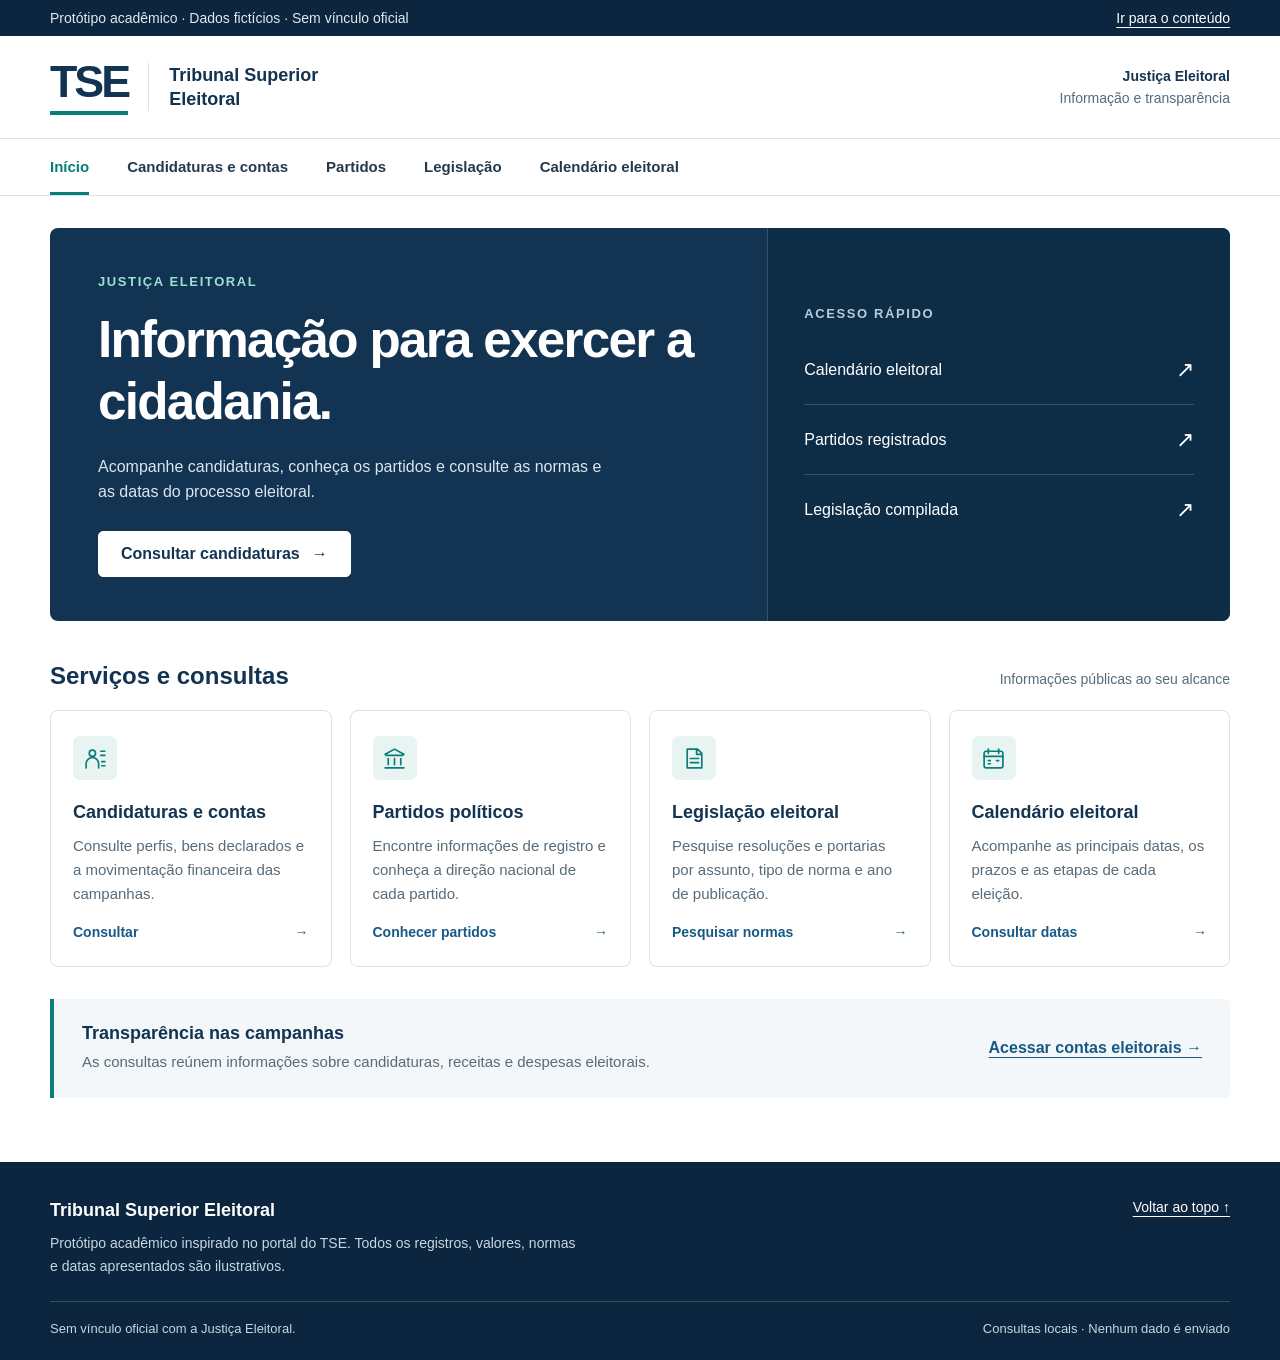
==== index.html @ 820faa35 "Criação do site baseado no TSE para atividade do IFSPCJO" ====
<!doctype html>
<html lang="pt-BR">
<head>
  <meta charset="utf-8">
  <meta name="viewport" content="width=device-width, initial-scale=1">
  <meta name="description" content="Protótipo acadêmico inspirado no portal do TSE. Consultas eleitorais com dados fictícios.">
  <title>Início | TSE — Protótipo acadêmico</title>
  <link rel="stylesheet" href="assets/estilos.css">
  <script src="assets/comum.js" defer></script>
</head>
<body data-page="inicio">
  <div id="site-header"></div>
  <main id="conteudo" class="container" tabindex="-1">
    <section class="hero" aria-labelledby="titulo-inicio">
      <div class="hero-copy">
        <p class="eyebrow">Justiça Eleitoral</p>
        <h1 id="titulo-inicio">Informação para exercer a cidadania.</h1>
        <p>Acompanhe candidaturas, conheça os partidos e consulte as normas e as datas do processo eleitoral.</p>
        <a class="button button-light" href="candidaturas.html">Consultar candidaturas <span aria-hidden="true">→</span></a>
      </div>
      <div class="hero-aside">
        <p class="eyebrow">Acesso rápido</p>
        <a href="calendario.html">Calendário eleitoral <span aria-hidden="true">↗</span></a>
        <a href="partidos.html">Partidos registrados <span aria-hidden="true">↗</span></a>
        <a href="legislacao.html">Legislação compilada <span aria-hidden="true">↗</span></a>
      </div>
    </section>
    <section aria-labelledby="consultas-heading">
      <div class="section-heading"><h2 id="consultas-heading">Serviços e consultas</h2><p>Informações públicas ao seu alcance</p></div>
      <div class="service-grid">
        <a class="service-card" href="candidaturas.html">
          <span class="card-icon" aria-hidden="true"><svg viewBox="0 0 24 24"><circle cx="9" cy="7" r="3"/><path d="M3 21v-4a6 6 0 0 1 12 0v4M17 5h4M17 9h4M18 15h3M18 19h3"/></svg></span>
          <h3>Candidaturas e contas</h3><p>Consulte perfis, bens declarados e a movimentação financeira das campanhas.</p><span class="card-action">Consultar <span aria-hidden="true">→</span></span>
        </a>
        <a class="service-card" href="partidos.html">
          <span class="card-icon" aria-hidden="true"><svg viewBox="0 0 24 24"><path d="m3 8 9-5 9 5M4 9h16M6 12v6M12 12v6M18 12v6M3 21h18"/></svg></span>
          <h3>Partidos políticos</h3><p>Encontre informações de registro e conheça a direção nacional de cada partido.</p><span class="card-action">Conhecer partidos <span aria-hidden="true">→</span></span>
        </a>
        <a class="service-card" href="legislacao.html">
          <span class="card-icon" aria-hidden="true"><svg viewBox="0 0 24 24"><path d="M5 3h10l4 4v14H5zM14 3v5h5M8 12h8M8 16h8"/></svg></span>
          <h3>Legislação eleitoral</h3><p>Pesquise resoluções e portarias por assunto, tipo de norma e ano de publicação.</p><span class="card-action">Pesquisar normas <span aria-hidden="true">→</span></span>
        </a>
        <a class="service-card" href="calendario.html">
          <span class="card-icon" aria-hidden="true"><svg viewBox="0 0 24 24"><rect x="3" y="5" width="18" height="16" rx="2"/><path d="M7 3v4M17 3v4M3 10h18M7 14h2M15 14h2M7 17h2"/></svg></span>
          <h3>Calendário eleitoral</h3><p>Acompanhe as principais datas, os prazos e as etapas de cada eleição.</p><span class="card-action">Consultar datas <span aria-hidden="true">→</span></span>
        </a>
      </div>
    </section>
    <aside class="info-band"><div><h2>Transparência nas campanhas</h2><p>As consultas reúnem informações sobre candidaturas, receitas e despesas eleitorais.</p></div><a href="candidaturas.html">Acessar contas eleitorais <span aria-hidden="true">→</span></a></aside>
    <noscript><p class="notice">Ative o JavaScript para usar as consultas. <a href="candidaturas.html">Candidaturas</a> · <a href="partidos.html">Partidos</a> · <a href="legislacao.html">Legislação</a> · <a href="calendario.html">Calendário</a>. Este é um protótipo acadêmico com dados fictícios.</p></noscript>
  </main>
  <div id="site-footer"></div>
</body>
</html>
---- assets/estilos.css ----
@charset "UTF-8";
:root {
  --navy: #123452;
  --deep: #0b263e;
  --blue: #175a85;
  --teal: #087d79;
  --ink: #24394a;
  --muted: #586b79;
  --line: #d9e2e8;
  --paper: #f4f7f9;
  --white: #fff;
  --gold: #f0c45c;
  --radius: 8px;
}
* {
  box-sizing: border-box;
}
body {
  margin: 0;
  color: var(--ink);
  background: var(--white);
  font:
    1rem/1.6 "Segoe UI",
    Arial,
    sans-serif;
}
a {
  color: var(--blue);
  text-underline-offset: 4px;
}
button,
input,
select {
  font: inherit;
}
button,
a,
input,
select {
  -webkit-tap-highlight-color: transparent;
}
button {
  cursor: pointer;
}
button:disabled {
  cursor: default;
}
:focus-visible {
  outline: 3px solid #b45d00;
  outline-offset: 4px;
}
[hidden] {
  display: none !important;
}
h1,
h2,
h3,
p {
  margin-top: 0;
}
h1,
h2,
h3 {
  color: var(--navy);
  line-height: 1.22;
}
h1 {
  font-size: clamp(2rem, 4vw, 2.75rem);
  font-weight: 650;
  letter-spacing: -1.2px;
  margin-bottom: 14px;
}
h2 {
  font-size: 1.5rem;
  font-weight: 650;
}
h3 {
  font-size: 1.125rem;
}
.container {
  width: min(1180px, calc(100% - 64px));
  margin-inline: auto;
}
.skip-link {
  position: absolute;
  left: 20px;
  top: -100px;
  z-index: 10;
  background: white;
  padding: 12px 20px;
}
.skip-link:focus {
  top: 12px;
}
.utility {
  background: var(--deep);
  color: #e0e9ef;
  font-size: 0.875rem;
}
.utility .container {
  min-height: 36px;
  display: flex;
  align-items: center;
  justify-content: space-between;
  gap: 16px;
}
.utility a {
  color: white;
}
.brand-row {
  min-height: 102px;
  display: flex;
  align-items: center;
  justify-content: space-between;
  gap: 24px;
}
.brand {
  display: flex;
  align-items: center;
  gap: 20px;
  color: var(--navy);
  text-decoration: none;
}
.brand-mark {
  font-size: 2.8rem;
  font-weight: 800;
  letter-spacing: -3px;
  line-height: 1;
  border-bottom: 4px solid var(--teal);
  padding-bottom: 7px;
}
.brand-name {
  border-left: 1px solid var(--line);
  padding-left: 20px;
  font-size: 1.125rem;
  font-weight: 600;
  line-height: 1.35;
}
.brand-note {
  color: var(--muted);
  font-size: 0.875rem;
  text-align: right;
}
.brand-note strong {
  display: block;
  color: var(--navy);
  font-weight: 600;
}
.site-nav {
  border-top: 1px solid var(--line);
  border-bottom: 1px solid var(--line);
}
.nav-links {
  display: flex;
  gap: 38px;
}
.nav-links a {
  display: block;
  text-decoration: none;
  color: var(--ink);
  padding: 16px 0 13px;
  border-bottom: 3px solid transparent;
  font-size: 0.9375rem;
  font-weight: 600;
}
.nav-links a:hover,
.nav-links a[aria-current] {
  color: var(--teal);
  border-bottom-color: var(--teal);
}
.menu-toggle {
  display: none;
}
.breadcrumb {
  display: flex;
  flex-wrap: wrap;
  gap: 10px;
  padding-block: 24px;
  font-size: 0.875rem;
  color: var(--muted);
}
.breadcrumb a {
  text-decoration: none;
}
.breadcrumb span[aria-hidden] {
  color: #7a8d9c;
}
.page-heading {
  margin: 6px 0 30px;
  max-width: 850px;
}
.eyebrow {
  font-size: 0.8125rem;
  letter-spacing: 1.6px;
  font-weight: 700;
  text-transform: uppercase;
  color: var(--teal);
  margin-bottom: 10px;
}
.page-heading p:last-child {
  color: var(--muted);
  margin-bottom: 0;
}
main {
  min-height: 55vh;
  padding-bottom: 64px;
}
.hero {
  margin-top: 32px;
  background: var(--navy);
  color: white;
  display: grid;
  grid-template-columns: 1.55fr 1fr;
  border-radius: var(--radius);
  overflow: hidden;
}
.hero-copy {
  padding: 44px 48px;
}
.hero .eyebrow {
  color: #9be0d2;
}
.hero h1 {
  color: white;
  font-size: clamp(2.25rem, 4vw, 3.25rem);
  max-width: 620px;
  margin: 16px 0 20px;
  letter-spacing: -1.7px;
}
.hero-copy > p:not(.eyebrow) {
  color: #dbe6ee;
  max-width: 520px;
  margin-bottom: 26px;
}
.hero-aside {
  background: #0d2d47;
  padding: 36px;
  border-left: 1px solid #355269;
  display: flex;
  flex-direction: column;
  justify-content: center;
}
.hero-aside .eyebrow {
  color: #b6ccdc;
}
.hero-aside a {
  color: white;
  text-decoration: none;
  padding: 17px 0;
  border-bottom: 1px solid #355269;
  display: flex;
  align-items: center;
  justify-content: space-between;
  gap: 16px;
}
.hero-aside a:last-child {
  border: 0;
}
.hero-aside a:hover {
  color: #9be0d2;
}
.hero-aside a span {
  font-size: 1.375rem;
}
.button {
  display: inline-flex;
  align-items: center;
  justify-content: center;
  gap: 12px;
  padding: 11px 22px;
  border-radius: 5px;
  background: var(--blue);
  border: 1px solid var(--blue);
  color: white;
  text-decoration: none;
  font-weight: 600;
  min-height: 46px;
  line-height: 1.35;
}
.button:hover {
  background: var(--navy);
  border-color: var(--navy);
}
.button-light {
  background: white;
  color: var(--navy);
  border-color: white;
}
.button-light:hover {
  background: #e1eef4;
  color: var(--navy);
  border-color: #e1eef4;
}
.button-secondary {
  background: white;
  border-color: #a2b4c2;
  color: var(--ink);
}
.button-secondary:hover {
  background: var(--paper);
  color: var(--navy);
  border-color: var(--blue);
}
.section-heading {
  display: flex;
  align-items: baseline;
  justify-content: space-between;
  gap: 20px;
  margin: 40px 0 20px;
}
.section-heading h2 {
  margin: 0;
}
.section-heading p {
  margin: 0;
  color: var(--muted);
  font-size: 0.875rem;
}
.service-grid {
  display: grid;
  grid-template-columns: repeat(4, 1fr);
  gap: 18px;
}
.service-card {
  padding: 25px 22px 22px;
  border: 1px solid var(--line);
  border-radius: var(--radius);
  text-decoration: none;
  color: var(--ink);
  display: flex;
  flex-direction: column;
  transition:
    border-color 0.15s,
    background 0.15s;
}
.service-card:hover {
  background: var(--paper);
  border-color: var(--teal);
}
.service-card .card-icon {
  display: grid;
  place-items: center;
  width: 44px;
  height: 44px;
  background: #e8f4f1;
  color: var(--teal);
  border-radius: 7px;
  margin-bottom: 22px;
}
.card-icon svg {
  width: 25px;
  height: 25px;
  fill: none;
  stroke: currentColor;
  stroke-width: 1.6;
  stroke-linecap: round;
  stroke-linejoin: round;
}
.service-card h3 {
  margin-bottom: 10px;
}
.service-card p {
  color: var(--muted);
  font-size: 0.9375rem;
  flex: 1;
}
.card-action {
  color: var(--blue);
  font-size: 0.875rem;
  font-weight: 650;
  display: flex;
  justify-content: space-between;
  align-items: center;
}
.info-band {
  background: var(--paper);
  border-left: 4px solid var(--teal);
  border-radius: 0 6px 6px 0;
  padding: 24px 28px;
  margin-top: 32px;
  display: flex;
  align-items: center;
  justify-content: space-between;
  gap: 30px;
}
.info-band h2 {
  font-size: 1.125rem;
  margin-bottom: 5px;
}
.info-band p {
  margin: 0;
  color: var(--muted);
  font-size: 0.9375rem;
}
.info-band a {
  white-space: nowrap;
  font-weight: 600;
}
.filter-panel {
  background: var(--paper);
  border: 1px solid var(--line);
  border-radius: var(--radius);
  padding: 26px 28px;
  margin-bottom: 28px;
}
.filter-panel h2 {
  font-size: 1.125rem;
  margin-bottom: 20px;
}
.fields {
  display: grid;
  grid-template-columns: repeat(4, minmax(0, 1fr));
  gap: 18px;
  align-items: end;
}
.fields.two {
  grid-template-columns: repeat(2, minmax(0, 1fr));
}
.fields.legislation {
  grid-template-columns: 2fr 1fr 1fr;
}
.field {
  display: flex;
  flex-direction: column;
  gap: 7px;
}
label {
  font-size: 0.875rem;
  font-weight: 600;
  color: var(--ink);
}
input,
select {
  background: white;
  color: var(--ink);
  border: 1px solid #a6b7c3;
  border-radius: 4px;
  width: 100%;
  min-height: 46px;
  padding: 9px 12px;
}
input::placeholder {
  color: #697c8b;
}
.form-actions {
  display: flex;
  flex-wrap: wrap;
  align-items: center;
  gap: 12px;
  margin-top: 22px;
}
.form-help {
  font-size: 0.875rem;
  color: var(--muted);
  margin: 0 0 0 auto;
}
.results-bar {
  display: flex;
  align-items: center;
  justify-content: space-between;
  gap: 20px;
  margin: 0 0 16px;
}
.results-bar h2 {
  font-size: 1.125rem;
  margin: 0;
}
.results-bar p {
  margin: 0;
  color: var(--muted);
  font-size: 0.875rem;
}
.sort-field {
  display: flex;
  align-items: center;
  gap: 12px;
}
.sort-field label {
  white-space: nowrap;
}
.sort-field select {
  width: auto;
}
.table-wrap {
  overflow-x: auto;
  border: 1px solid var(--line);
  border-radius: var(--radius);
}
table {
  border-collapse: collapse;
  width: 100%;
  text-align: left;
  font-size: 0.9375rem;
}
caption {
  text-align: left;
  font-weight: 600;
  padding: 16px 20px;
  color: var(--navy);
  background: var(--paper);
}
th {
  color: var(--muted);
  font-weight: 600;
  background: var(--paper);
  font-size: 0.8125rem;
  letter-spacing: 0.25px;
}
td,
th {
  padding: 17px 20px;
  border-bottom: 1px solid var(--line);
  vertical-align: middle;
}
tbody tr:last-child td {
  border-bottom: 0;
}
tbody tr:hover {
  background: #f8fafb;
}
td a {
  font-weight: 600;
}
.subtext {
  display: block;
  font-size: 0.8125rem;
  color: var(--muted);
  margin-top: 3px;
  font-weight: 400;
}
.money {
  text-align: right;
  white-space: nowrap;
  font-variant-numeric: tabular-nums;
}
.badge {
  display: inline-block;
  padding: 3px 10px;
  border-radius: 4px;
  font-size: 0.8125rem;
  color: #166056;
  background: #e8f4ed;
  font-weight: 600;
  white-space: nowrap;
}
.badge.neutral {
  background: #eaf0f6;
  color: #375d7c;
}
.badge.pending {
  color: #775817;
  background: #fcf2d8;
}
.empty {
  text-align: center;
  padding: 52px 24px;
  border: 1px dashed #a6b7c3;
  border-radius: var(--radius);
  background: var(--paper);
}
.empty h3 {
  margin-bottom: 8px;
}
.empty p {
  margin: 0;
  color: var(--muted);
}
.notice {
  padding: 14px 18px;
  background: #fff8e5;
  border-left: 3px solid #c99826;
  font-size: 0.875rem;
  margin-bottom: 22px;
}
.back-link {
  display: inline-block;
  margin: 0 0 24px;
  font-weight: 600;
  text-decoration: none;
}
.detail-card {
  border: 1px solid var(--line);
  border-radius: var(--radius);
  overflow: hidden;
}
.detail-header {
  background: var(--paper);
  padding: 28px 32px;
  display: flex;
  align-items: center;
  gap: 24px;
}
.initials {
  width: 70px;
  height: 70px;
  flex-shrink: 0;
  display: grid;
  place-items: center;
  background: #dce9ef;
  border-radius: 50%;
  color: var(--navy);
  font-size: 1.5rem;
  font-weight: 700;
}
.detail-header h2 {
  font-size: 1.75rem;
  margin: 0 0 8px;
}
.detail-header p {
  margin: 0;
  color: var(--muted);
}
.detail-header .badge {
  margin-left: auto;
}
.tabs {
  display: flex;
  gap: 25px;
  padding: 0 32px;
  border-bottom: 1px solid var(--line);
}
.tabs a {
  padding: 18px 0 14px;
  border-bottom: 3px solid transparent;
  text-decoration: none;
  font-weight: 600;
  color: var(--muted);
}
.tabs a[aria-current] {
  border-bottom-color: var(--teal);
  color: var(--teal);
}
.detail-body {
  padding: 30px 32px;
}
.detail-body h3 {
  font-size: 1.25rem;
}
.facts {
  display: grid;
  grid-template-columns: repeat(3, minmax(0, 1fr));
  gap: 26px;
  margin: 0;
}
dt {
  font-size: 0.875rem;
  color: var(--muted);
  margin-bottom: 5px;
}
dd {
  margin: 0;
  font-weight: 600;
}
.total {
  background: #edf6f3;
  border-left: 3px solid var(--teal);
  padding: 18px 22px;
  display: flex;
  flex-wrap: wrap;
  align-items: baseline;
  justify-content: space-between;
  gap: 12px;
  margin-top: 20px;
}
.total strong {
  font-size: 1.5rem;
  color: var(--navy);
}
.metric-grid {
  display: grid;
  grid-template-columns: 1fr 1fr;
  gap: 20px;
  margin-bottom: 26px;
}
.metric {
  background: var(--paper);
  padding: 20px 24px;
  border: 1px solid var(--line);
  border-radius: 6px;
}
.metric span {
  color: var(--muted);
  font-size: 0.875rem;
  display: block;
}
.metric strong {
  color: var(--navy);
  font-size: 1.5rem;
}
.expense-filter {
  max-width: 350px;
  margin: 0 0 20px;
}
.record-list {
  display: grid;
  gap: 14px;
}
.record {
  border: 1px solid var(--line);
  border-radius: var(--radius);
  padding: 24px 28px;
}
.record-meta {
  display: flex;
  flex-wrap: wrap;
  align-items: center;
  gap: 14px;
  font-size: 0.875rem;
  color: var(--muted);
  margin-bottom: 12px;
}
.record h3 {
  margin: 0 0 10px;
  font-size: 1.25rem;
}
.record h3 a {
  text-decoration: none;
}
.record h3 a:hover {
  text-decoration: underline;
}
.record p {
  color: var(--muted);
  margin: 0;
}
.calendar-record {
  display: grid;
  grid-template-columns: 74px 1fr auto;
  align-items: center;
  gap: 24px;
}
.date-block {
  border-right: 1px solid var(--line);
  padding-right: 22px;
  text-align: center;
  color: var(--navy);
}
.date-block strong {
  display: block;
  font-size: 2rem;
  line-height: 1.15;
  font-weight: 650;
}
.date-block span {
  font-size: 0.8125rem;
  text-transform: uppercase;
}
.calendar-record .record-meta {
  margin-bottom: 7px;
}
.calendar-record h3 {
  font-size: 1.125rem;
  margin-bottom: 5px;
}
.calendar-record > a {
  font-size: 0.875rem;
  font-weight: 600;
  white-space: nowrap;
}
.document-body {
  max-width: 820px;
}
.document-body > p {
  margin-bottom: 22px;
}
.document-body .facts {
  margin-bottom: 30px;
}
.document-label {
  color: var(--muted);
  font-size: 0.875rem;
  border-top: 1px solid var(--line);
  padding-top: 20px;
  margin-top: 28px;
}
.section-divider {
  border: 0;
  border-top: 1px solid var(--line);
  margin: 30px 0;
}
.site-footer {
  background: var(--deep);
  color: #c8d7e2;
  padding: 34px 0 20px;
}
.footer-top {
  display: flex;
  justify-content: space-between;
  gap: 35px;
  align-items: start;
}
.footer-top strong {
  color: white;
  font-size: 1.125rem;
}
.footer-top p {
  font-size: 0.875rem;
  margin: 8px 0 0;
  max-width: 530px;
}
.footer-top a {
  color: white;
  font-size: 0.875rem;
}
.footer-bottom {
  border-top: 1px solid #355066;
  margin-top: 24px;
  padding-top: 17px;
  font-size: 0.8125rem;
  display: flex;
  justify-content: space-between;
  gap: 20px;
}
.sr-only {
  position: absolute;
  width: 1px;
  height: 1px;
  padding: 0;
  margin: -1px;
  overflow: hidden;
  clip: rect(0, 0, 0, 0);
  white-space: nowrap;
  border: 0;
}
@media (max-width: 1000px) {
  .nav-links {
    gap: 25px;
  }
  .hero-copy {
    padding: 34px;
  }
  .hero-aside {
    padding: 26px;
  }
  .service-grid {
    grid-template-columns: repeat(2, 1fr);
  }
  .fields {
    grid-template-columns: repeat(2, minmax(0, 1fr));
  }
  .fields.legislation {
    grid-template-columns: 2fr 1fr 1fr;
  }
  .facts {
    grid-template-columns: repeat(2, minmax(0, 1fr));
  }
}
@media (max-width: 700px) {
  .container {
    width: calc(100% - 32px);
  }
  .utility .container {
    padding-block: 7px;
    font-size: 0.8125rem;
  }
  .utility a {
    display: none;
  }
  .brand-row {
    min-height: 90px;
    gap: 12px;
  }
  .brand-mark {
    font-size: 2.25rem;
  }
  .brand {
    gap: 12px;
  }
  .brand-name {
    font-size: 0.875rem;
    padding-left: 12px;
  }
  .brand-note {
    display: none;
  }
  .menu-toggle {
    display: block;
    background: var(--paper);
    color: var(--navy);
    border: 1px solid var(--line);
    padding: 8px 12px;
    border-radius: 4px;
    min-height: 44px;
  }
  .nav-links {
    display: none;
    flex-direction: column;
    gap: 0;
    padding: 8px 0;
  }
  .nav-links.is-open {
    display: flex;
  }
  .nav-links a {
    padding: 11px 6px;
  }
  .hero {
    grid-template-columns: 1fr;
    margin-top: 20px;
  }
  .hero-copy {
    padding: 28px 24px;
  }
  .hero-aside {
    padding: 22px 24px;
    border-left: 0;
    border-top: 1px solid #355269;
  }
  .hero h1 {
    font-size: 2.25rem;
  }
  .service-grid {
    gap: 12px;
  }
  .service-card {
    padding: 20px 16px;
  }
  .section-heading {
    flex-direction: column;
    gap: 8px;
  }
  .info-band {
    flex-direction: column;
    align-items: start;
    gap: 16px;
    padding: 22px;
  }
  .filter-panel {
    padding: 22px 20px;
  }
  .fields,
  .fields.two,
  .fields.legislation {
    grid-template-columns: 1fr;
  }
  .form-help {
    flex-basis: 100%;
    margin-left: 0;
  }
  .results-bar {
    flex-direction: column;
    align-items: start;
    gap: 12px;
  }
  .detail-header {
    padding: 24px 20px;
    flex-wrap: wrap;
    gap: 15px;
  }
  .detail-header .badge {
    margin-left: 0;
  }
  .detail-header h2 {
    font-size: 1.5rem;
  }
  .detail-body {
    padding: 24px 20px;
  }
  .tabs {
    padding: 0 20px;
    gap: 18px;
    flex-wrap: wrap;
  }
  .tabs a {
    font-size: 0.9375rem;
  }
  .facts {
    grid-template-columns: 1fr;
    gap: 20px;
  }
  .metric-grid {
    grid-template-columns: 1fr;
    gap: 12px;
  }
  .record {
    padding: 20px;
  }
  .calendar-record {
    grid-template-columns: 58px 1fr;
    gap: 16px;
  }
  .calendar-record > a {
    grid-column: 2;
  }
  .date-block {
    padding-right: 14px;
  }
  .footer-top,
  .footer-bottom {
    flex-direction: column;
    gap: 14px;
  }
  td,
  th {
    padding: 14px 16px;
  }
  main {
    padding-bottom: 40px;
  }
}
@media (max-width: 380px) {
  .service-grid {
    grid-template-columns: 1fr;
  }
  .brand-name {
    font-size: 0.8125rem;
  }
  .brand-mark {
    font-size: 2rem;
  }
}
@media (prefers-reduced-motion: reduce) {
  * {
    transition: none !important;
  }
}
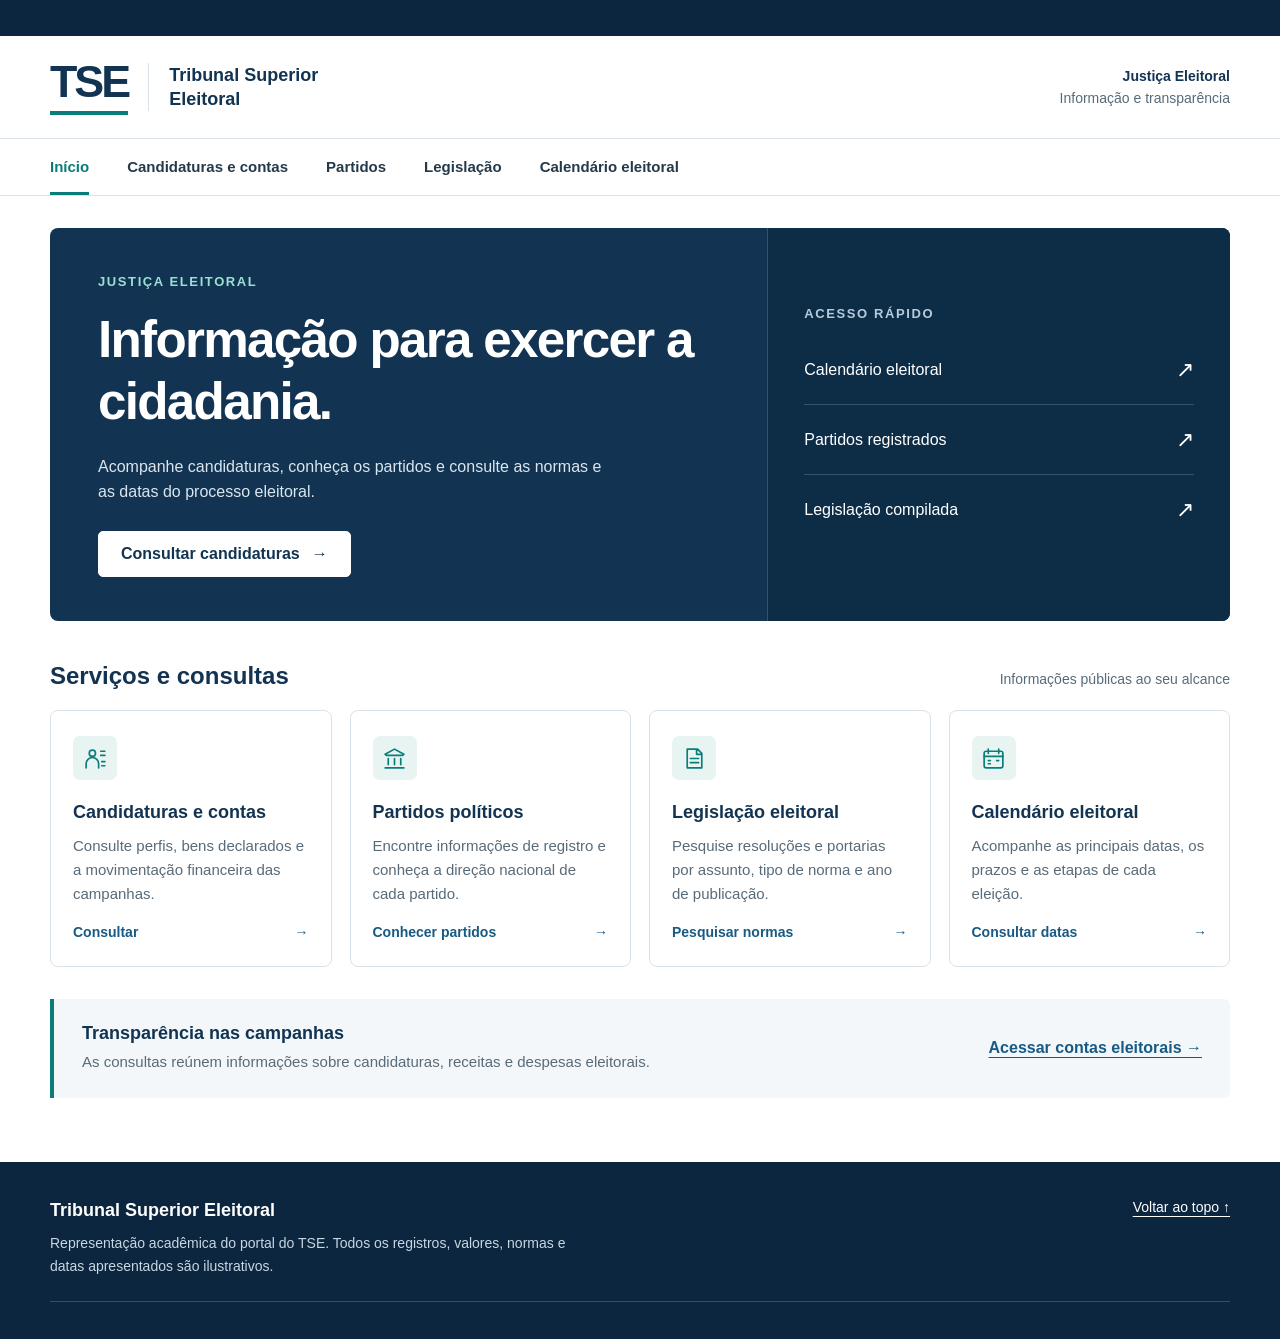
==== commit 5f1014d0: "Ajustes nos textos das interfaces" ====
--- a/index.html
+++ b/index.html
@@ -4,7 +4,7 @@
   <meta charset="utf-8">
   <meta name="viewport" content="width=device-width, initial-scale=1">
   <meta name="description" content="Protótipo acadêmico inspirado no portal do TSE. Consultas eleitorais com dados fictícios.">
-  <title>Início | TSE — Protótipo acadêmico</title>
+  <title>Início | TSE</title>
   <link rel="stylesheet" href="assets/estilos.css">
   <script src="assets/comum.js" defer></script>
 </head>
